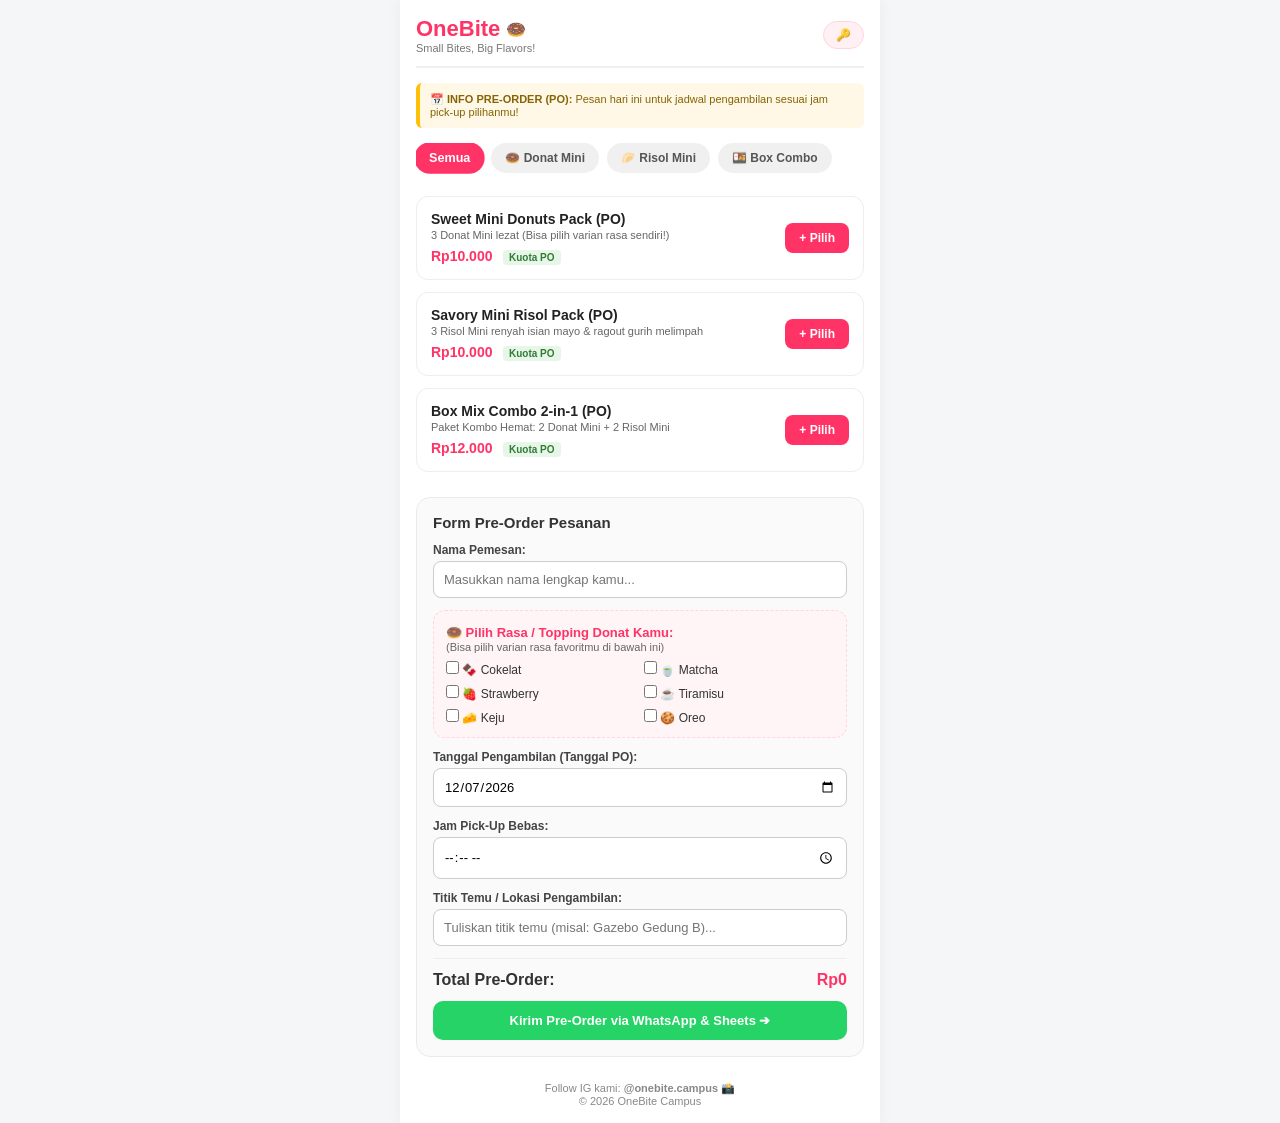
==== index.html @ 31c1fde9 "First commit OneBite" ====
<!DOCTYPE html>
<html lang="id">
<head>
    <meta charset="UTF-8">
    <meta name="viewport" content="width=device-width, initial-scale=1.0">
    <title>OneBite 🍩 - Pre-Order Snack Mini</title>
    <link rel="stylesheet" href="style.css">
</head>
<body>
    <div class="app-container fade-in">
        <header class="header">
            <div class="brand">
                <div class="brand-logo-title">
                    <h1>OneBite</h1>
                    <span class="logo-emoji bounce">🍩</span>
                </div>
                <p>Small Bites, Big Flavors!</p>
            </div>
            <a href="admin.html" class="admin-link-badge">🔑</a>
        </header>

        <div class="promo-banner pulse">
            📅 <b>INFO PRE-ORDER (PO):</b> Pesan hari ini untuk jadwal pengambilan sesuai jam pick-up pilihanmu!
        </div>

        <div class="category-filter">
            <button class="filter-btn active" onclick="filterMenu('all', event)">Semua</button>
            <button class="filter-btn" onclick="filterMenu('sweet', event)">🍩 Donat Mini</button>
            <button class="filter-btn" onclick="filterMenu('savory', event)">🥟 Risol Mini</button>
            <button class="filter-btn" onclick="filterMenu('mix', event)">🍱 Box Combo</button>
        </div>

        <main class="menu-list" id="menuList"></main>

        <section class="checkout-section">
            <h3>Form Pre-Order Pesanan</h3>
            <div class="form-group">
                <label for="userName">Nama Pemesan:</label>
                <input type="text" id="userName" placeholder="Masukkan nama lengkap kamu..." required>
            </div>

            <div class="flavor-box">
                <label class="flavor-title">🍩 Pilih Rasa / Topping Donat Kamu:</label>
                <p class="flavor-subtitle">(Bisa pilih varian rasa favoritmu di bawah ini)</p>
                <div class="flavor-grid">
                    <label><input type="checkbox" class="flavor-option" value="Cokelat Glaze"> 🍫 Cokelat</label>
                    <label><input type="checkbox" class="flavor-option" value="Matcha Green Tea"> 🍵 Matcha</label>
                    <label><input type="checkbox" class="flavor-option" value="Strawberry Glaze"> 🍓 Strawberry</label>
                    <label><input type="checkbox" class="flavor-option" value="Tiramisu"> ☕ Tiramisu</label>
                    <label><input type="checkbox" class="flavor-option" value="Keju Parut"> 🧀 Keju</label>
                    <label><input type="checkbox" class="flavor-option" value="Oreo Crunch"> 🍪 Oreo</label>
                </div>
            </div>

            <div class="form-group">
                <label for="pickupDate">Tanggal Pengambilan (Tanggal PO):</label>
                <input type="date" id="pickupDate" required>
            </div>

            <div class="form-group">
                <label for="pickupTime">Jam Pick-Up Bebas:</label>
                <input type="time" id="pickupTime" required>
            </div>

            <div class="form-group">
                <label for="pickupLocation">Titik Temu / Lokasi Pengambilan:</label>
                <input type="text" id="pickupLocation" placeholder="Tuliskan titik temu (misal: Gazebo Gedung B)..." required>
            </div>

            <div class="cart-summary">
                <span>Total Pre-Order:</span>
                <span id="totalPrice" class="total-price">Rp0</span>
            </div>

            <button class="btn-order ripple" onclick="processOrder()">Kirim Pre-Order via WhatsApp & Sheets ➔</button>
        </section>

        <footer class="footer">
            <p>Follow IG kami: <b>@onebite.campus</b> 📸</p>
            <p>© 2026 OneBite Campus</p>
        </footer>
    </div>

    <script src="script.js"></script>
</body>
</html>
---- style.css ----
* { box-sizing: border-box; margin: 0; padding: 0; font-family: 'Segoe UI', sans-serif; }
body { background-color: #f4f6f8; color: #333; display: flex; justify-content: center; min-height: 100vh; }
.app-container { width: 100%; max-width: 480px; background: #fff; min-height: 100vh; padding: 16px; box-shadow: 0 0 15px rgba(0,0,0,0.05); }

/* Keyframe Animations */
@keyframes fadeIn { from { opacity: 0; } to { opacity: 1; } }
@keyframes slideUp { from { opacity: 0; transform: translateY(12px); } to { opacity: 1; transform: translateY(0); } }
@keyframes bounce { 0%, 100% { transform: translateY(0); } 50% { transform: translateY(-5px); } }

.fade-in { animation: fadeIn 0.4s ease-in-out; }
.slide-up { animation: slideUp 0.3s ease-out forwards; }
.bounce { display: inline-block; animation: bounce 2s infinite; }

/* Header & Banner */
.header { display: flex; justify-content: space-between; align-items: center; border-bottom: 2px solid #f0f0f0; padding-bottom: 12px; margin-bottom: 15px; }
.brand-logo-title { display: flex; align-items: center; gap: 6px; }
.brand h1 { font-size: 22px; color: #FF3366; font-weight: 800; }
.brand p { font-size: 11px; color: #777; }
.admin-link-badge { background: #FFF0F3; color: #FF3366; padding: 6px 12px; border-radius: 20px; font-size: 12px; font-weight: bold; text-decoration: none; border: 1px solid #FFD6E0; transition: transform 0.2s; }
.admin-link-badge:active { transform: scale(0.95); }

.promo-banner { background: #FFF8E7; border-left: 4px solid #FFC107; padding: 10px; font-size: 11px; border-radius: 6px; margin-bottom: 15px; color: #856404; }

/* Filter & Cards */
.category-filter { display: flex; gap: 8px; overflow-x: auto; padding-bottom: 8px; margin-bottom: 15px; }
.filter-btn { background: #f0f0f0; border: none; padding: 8px 14px; border-radius: 20px; font-size: 12px; font-weight: 600; cursor: pointer; color: #555; transition: all 0.2s; }
.filter-btn.active { background: #FF3366; color: white; transform: scale(1.05); }

.menu-list { display: flex; flex-direction: column; gap: 12px; margin-bottom: 25px; }
.menu-card { display: flex; justify-content: space-between; align-items: center; background: #fff; border: 1px solid #eee; padding: 14px; border-radius: 12px; transition: transform 0.2s, box-shadow 0.2s; }
.menu-card:hover { transform: translateY(-2px); box-shadow: 0 4px 12px rgba(0,0,0,0.05); }

.menu-info h4 { font-size: 14px; color: #222; }
.menu-info p { font-size: 11px; color: #666; margin: 2px 0 6px 0; }
.menu-info .price { font-weight: bold; color: #FF3366; font-size: 14px; }
.stock-tag { font-size: 10px; background: #E8F5E9; color: #2E7D32; padding: 2px 6px; border-radius: 4px; font-weight: bold; margin-left: 6px; }

.add-btn { background: #FF3366; color: white; border: none; padding: 8px 14px; border-radius: 8px; font-size: 12px; font-weight: bold; cursor: pointer; transition: transform 0.1s; }
.add-btn:active { transform: scale(0.9); }

/* Forms & Checkout */
.checkout-section { background: #fafafa; border: 1px solid #eaeaea; border-radius: 14px; padding: 16px; }
.checkout-section h3 { font-size: 15px; margin-bottom: 12px; color: #333; }
.form-group { margin-bottom: 12px; }
.form-group label { display: block; font-size: 12px; font-weight: 600; margin-bottom: 4px; color: #444; }
.form-group input, .custom-select { width: 100%; padding: 10px; border-radius: 8px; border: 1px solid #ccc; font-size: 13px; }

.flavor-box { background: #FFF5F7; padding: 12px; border-radius: 12px; border: 1px dashed #FFD6E0; margin-bottom: 12px; }
.flavor-title { color: #FF3366; font-weight: 800; font-size: 13px; }
.flavor-subtitle { font-size: 11px; color: #666; margin-bottom: 8px; }
.flavor-grid { display: grid; grid-template-columns: 1fr 1fr; gap: 8px; font-size: 12px; }

.cart-summary { display: flex; justify-content: space-between; align-items: center; padding: 12px 0; border-top: 1px solid #eee; font-weight: bold; margin-top: 10px; }
.total-price { color: #FF3366; font-size: 16px; }

.btn-order { width: 100%; background: #25D366; color: white; border: none; padding: 12px; border-radius: 10px; font-size: 13px; font-weight: bold; cursor: pointer; transition: transform 0.1s; }
.btn-order:active { transform: scale(0.98); }
.bg-success { background: #28a745; }

/* Admin UI */
.admin-header-flex { display: flex; justify-content: space-between; align-items: center; margin-bottom: 12px; }
.btn-reset { background: #6c757d; color: white; border: none; padding: 4px 8px; border-radius: 4px; font-size: 11px; cursor: pointer; }
.admin-menu-item { display: flex; justify-content: space-between; align-items: center; background: #fff; border: 1px solid #e0e0e0; padding: 10px; border-radius: 8px; margin-bottom: 8px; }
.footer { text-align: center; margin-top: 25px; font-size: 11px; color: #888; }
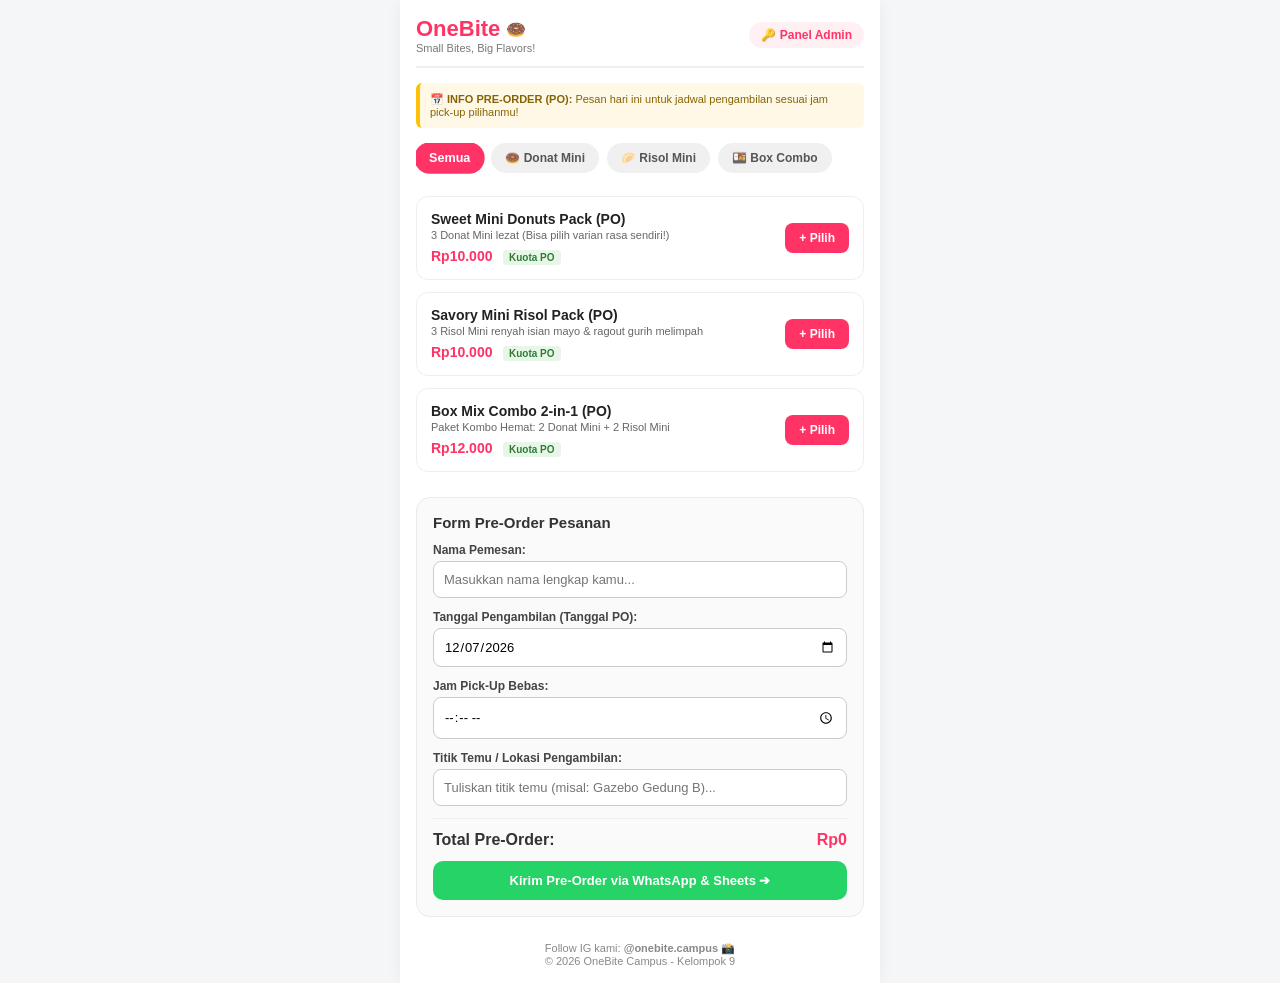
==== commit 5b1f5fc1: "Add admin password and conditional flavor box" ====
--- a/index.html
+++ b/index.html
@@ -16,7 +16,7 @@
                 </div>
                 <p>Small Bites, Big Flavors!</p>
             </div>
-            <a href="admin.html" class="admin-link-badge">🔑</a>
+            <button onclick="openAdminWithPassword()" class="admin-link-badge" style="border:none; cursor:pointer;">🔑 Panel Admin</button>
         </header>
 
         <div class="promo-banner pulse">
@@ -39,9 +39,10 @@
                 <input type="text" id="userName" placeholder="Masukkan nama lengkap kamu..." required>
             </div>
 
-            <div class="flavor-box">
+            <!-- Pilihan Rasa Donat (Otomatis Sembunyi Jika Tidak Memilih Donat) -->
+            <div class="flavor-box" id="flavorBox" style="display: none;">
                 <label class="flavor-title">🍩 Pilih Rasa / Topping Donat Kamu:</label>
-                <p class="flavor-subtitle">(Bisa pilih varian rasa favoritmu di bawah ini)</p>
+                <p class="flavor-subtitle">(Silakan pilih varian rasa favoritmu di bawah ini)</p>
                 <div class="flavor-grid">
                     <label><input type="checkbox" class="flavor-option" value="Cokelat Glaze"> 🍫 Cokelat</label>
                     <label><input type="checkbox" class="flavor-option" value="Matcha Green Tea"> 🍵 Matcha</label>
@@ -77,7 +78,7 @@
 
         <footer class="footer">
             <p>Follow IG kami: <b>@onebite.campus</b> 📸</p>
-            <p>© 2026 OneBite Campus</p>
+            <p>© 2026 OneBite Campus - Kelompok 9</p>
         </footer>
     </div>
 
--- a/style.css
+++ b/style.css
@@ -45,7 +45,7 @@
 .form-group label { display: block; font-size: 12px; font-weight: 600; margin-bottom: 4px; color: #444; }
 .form-group input, .custom-select { width: 100%; padding: 10px; border-radius: 8px; border: 1px solid #ccc; font-size: 13px; }
 
-.flavor-box { background: #FFF5F7; padding: 12px; border-radius: 12px; border: 1px dashed #FFD6E0; margin-bottom: 12px; }
+.flavor-box { background: #FFF5F7; padding: 12px; border-radius: 12px; border: 1px dashed #FFD6E0; margin-bottom: 12px; transition: all 0.3s ease; }
 .flavor-title { color: #FF3366; font-weight: 800; font-size: 13px; }
 .flavor-subtitle { font-size: 11px; color: #666; margin-bottom: 8px; }
 .flavor-grid { display: grid; grid-template-columns: 1fr 1fr; gap: 8px; font-size: 12px; }
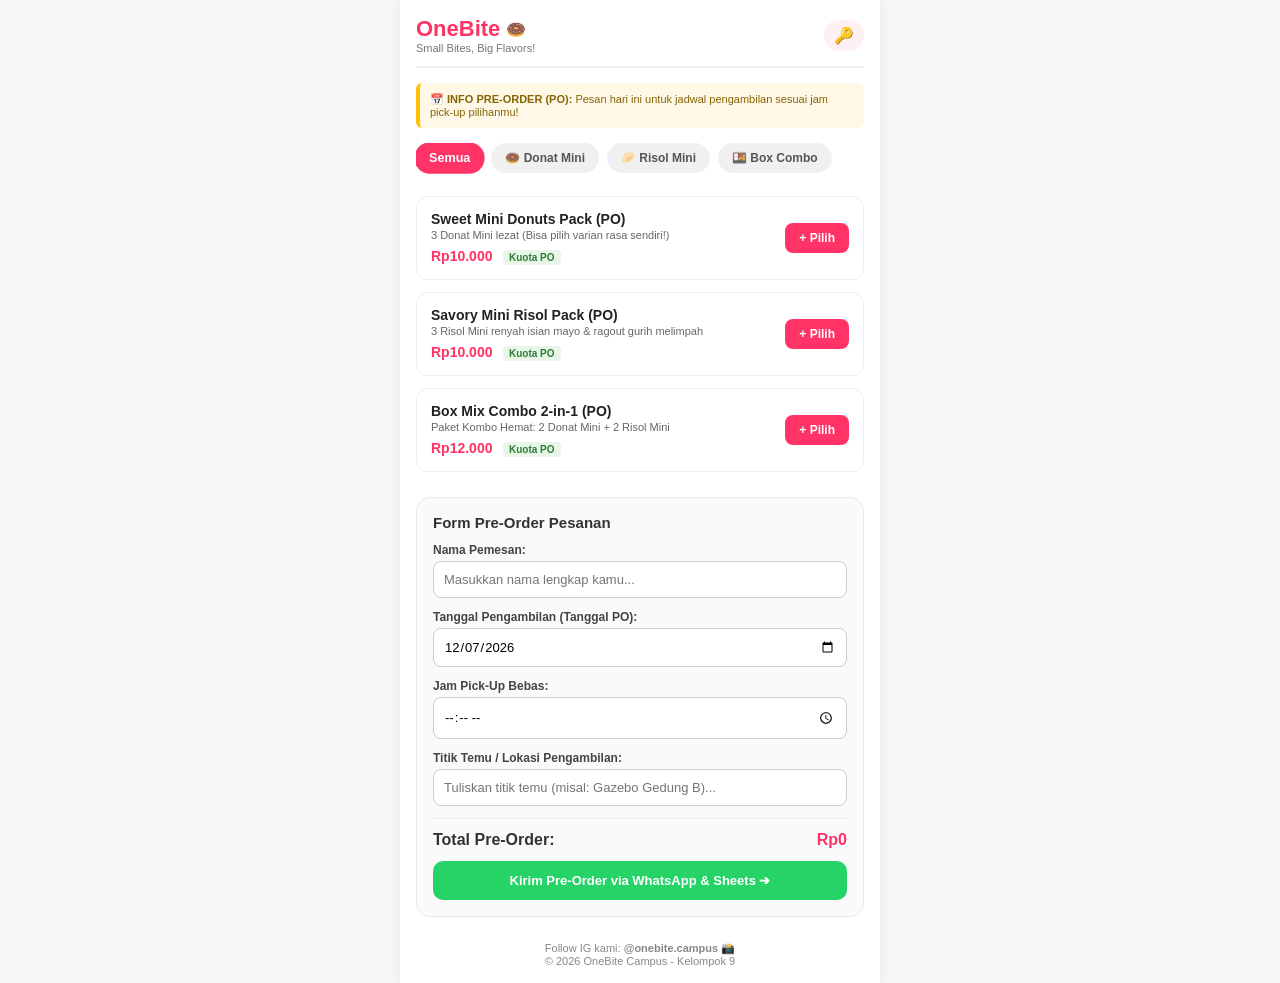
==== commit 0b1029c7: "update" ====
--- a/index.html
+++ b/index.html
@@ -16,7 +16,8 @@
                 </div>
                 <p>Small Bites, Big Flavors!</p>
             </div>
-            <button onclick="openAdminWithPassword()" class="admin-link-badge" style="border:none; cursor:pointer;">🔑 Panel Admin</button>
+            <!-- Tombol Admin Hanya Ikon Kunci -->
+            <button onclick="openAdminWithPassword()" class="admin-link-badge" style="border:none; cursor:pointer; font-size: 16px; padding: 6px 10px;" title="Panel Admin">🔑</button>
         </header>
 
         <div class="promo-banner pulse">
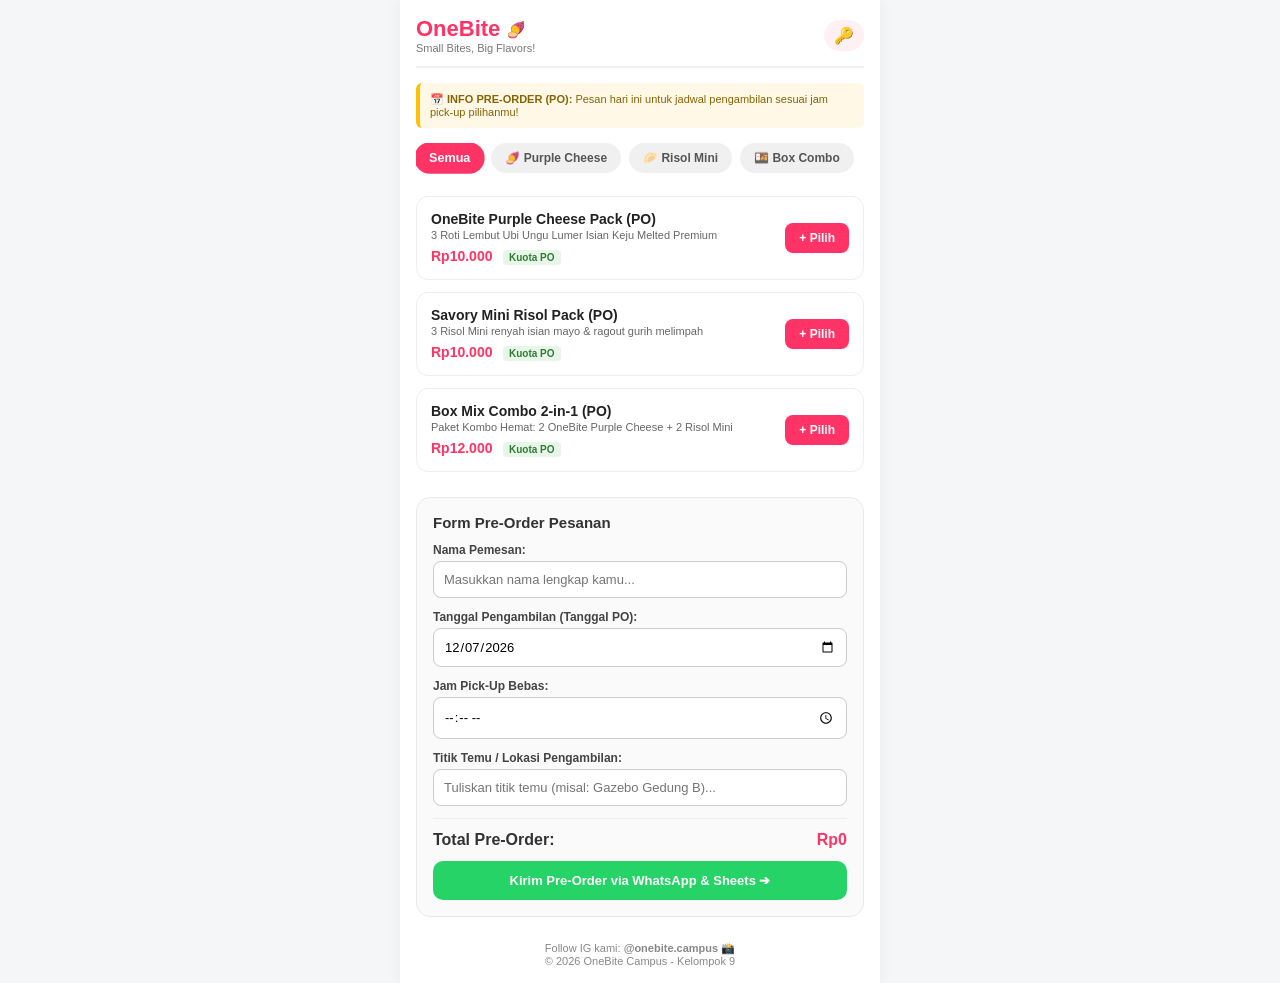
==== commit fa049940: "update" ====
--- a/index.html
+++ b/index.html
@@ -3,7 +3,7 @@
 <head>
     <meta charset="UTF-8">
     <meta name="viewport" content="width=device-width, initial-scale=1.0">
-    <title>OneBite 🍩 - Pre-Order Snack Mini</title>
+    <title>OneBite 🍠 - Pre-Order Snack Mini</title>
     <link rel="stylesheet" href="style.css">
 </head>
 <body>
@@ -12,11 +12,11 @@
             <div class="brand">
                 <div class="brand-logo-title">
                     <h1>OneBite</h1>
-                    <span class="logo-emoji bounce">🍩</span>
+                    <span class="logo-emoji bounce">🍠</span>
                 </div>
                 <p>Small Bites, Big Flavors!</p>
             </div>
-            <!-- Tombol Admin Hanya Ikon Kunci -->
+            <!-- Tombol Admin Ikon Kunci -->
             <button onclick="openAdminWithPassword()" class="admin-link-badge" style="border:none; cursor:pointer; font-size: 16px; padding: 6px 10px;" title="Panel Admin">🔑</button>
         </header>
 
@@ -26,7 +26,7 @@
 
         <div class="category-filter">
             <button class="filter-btn active" onclick="filterMenu('all', event)">Semua</button>
-            <button class="filter-btn" onclick="filterMenu('sweet', event)">🍩 Donat Mini</button>
+            <button class="filter-btn" onclick="filterMenu('sweet', event)">🍠 Purple Cheese</button>
             <button class="filter-btn" onclick="filterMenu('savory', event)">🥟 Risol Mini</button>
             <button class="filter-btn" onclick="filterMenu('mix', event)">🍱 Box Combo</button>
         </div>
@@ -40,17 +40,17 @@
                 <input type="text" id="userName" placeholder="Masukkan nama lengkap kamu..." required>
             </div>
 
-            <!-- Pilihan Rasa Donat (Otomatis Sembunyi Jika Tidak Memilih Donat) -->
+            <!-- Pilihan Topping OneBite Purple Cheese -->
             <div class="flavor-box" id="flavorBox" style="display: none;">
-                <label class="flavor-title">🍩 Pilih Rasa / Topping Donat Kamu:</label>
-                <p class="flavor-subtitle">(Silakan pilih varian rasa favoritmu di bawah ini)</p>
+                <label class="flavor-title">🍠 Pilih Topping / Varian OneBite Purple Cheese:</label>
+                <p class="flavor-subtitle">(Silakan pilih varian topping favoritmu di bawah ini)</p>
                 <div class="flavor-grid">
-                    <label><input type="checkbox" class="flavor-option" value="Cokelat Glaze"> 🍫 Cokelat</label>
-                    <label><input type="checkbox" class="flavor-option" value="Matcha Green Tea"> 🍵 Matcha</label>
-                    <label><input type="checkbox" class="flavor-option" value="Strawberry Glaze"> 🍓 Strawberry</label>
-                    <label><input type="checkbox" class="flavor-option" value="Tiramisu"> ☕ Tiramisu</label>
-                    <label><input type="checkbox" class="flavor-option" value="Keju Parut"> 🧀 Keju</label>
-                    <label><input type="checkbox" class="flavor-option" value="Oreo Crunch"> 🍪 Oreo</label>
+                    <label><input type="checkbox" class="flavor-option" value="Melted Cheese"> 🧀 Melted Cheese</label>
+                    <label><input type="checkbox" class="flavor-option" value="Cream Cheese"> 🥛 Cream Cheese</label>
+                    <label><input type="checkbox" class="flavor-option" value="Chocolate Melt"> 🍫 Cokelat Melt</label>
+                    <label><input type="checkbox" class="flavor-option" value="Matcha Glaze"> 🍵 Matcha</label>
+                    <label><input type="checkbox" class="flavor-option" value="Almond Slice"> 🌰 Almond Slice</label>
+                    <label><input type="checkbox" class="flavor-option" value="Oreo Crumbs"> 🍪 Oreo Crunch</label>
                 </div>
             </div>
 
@@ -83,6 +83,16 @@
         </footer>
     </div>
 
+    <!-- Custom Notification Modal -->
+    <div id="customAlert" class="modal-overlay" style="display: none;">
+        <div class="modal-box scale-in">
+            <div class="modal-icon" id="modalIcon">✨</div>
+            <h3 id="modalTitle">Notifikasi</h3>
+            <p id="modalMessage">Pesan notifikasi di sini.</p>
+            <button onclick="closeCustomAlert()" class="modal-btn">OK</button>
+        </div>
+    </div>
+
     <script src="script.js"></script>
 </body>
 </html>
--- a/style.css
+++ b/style.css
@@ -61,4 +61,76 @@
 .admin-header-flex { display: flex; justify-content: space-between; align-items: center; margin-bottom: 12px; }
 .btn-reset { background: #6c757d; color: white; border: none; padding: 4px 8px; border-radius: 4px; font-size: 11px; cursor: pointer; }
 .admin-menu-item { display: flex; justify-content: space-between; align-items: center; background: #fff; border: 1px solid #e0e0e0; padding: 10px; border-radius: 8px; margin-bottom: 8px; }
-.footer { text-align: center; margin-top: 25px; font-size: 11px; color: #888; }+.footer { text-align: center; margin-top: 25px; font-size: 11px; color: #888; }
+
+/* Custom Modal Notification Styling */
+.modal-overlay {
+    position: fixed;
+    top: 0;
+    left: 0;
+    width: 100%;
+    height: 100%;
+    background: rgba(0, 0, 0, 0.4);
+    backdrop-filter: blur(4px);
+    display: flex;
+    justify-content: center;
+    align-items: center;
+    z-index: 9999;
+    animation: fadeIn 0.2s ease-in-out;
+}
+
+.modal-box {
+    background: #ffffff;
+    width: 85%;
+    max-width: 340px;
+    padding: 24px 20px;
+    border-radius: 20px;
+    text-align: center;
+    box-shadow: 0 10px 30px rgba(255, 51, 102, 0.2);
+    border: 2px solid #FFF0F3;
+}
+
+@keyframes scaleIn {
+    from { transform: scale(0.8); opacity: 0; }
+    to { transform: scale(1); opacity: 1; }
+}
+
+.scale-in {
+    animation: scaleIn 0.25s cubic-bezier(0.175, 0.885, 0.32, 1.275);
+}
+
+.modal-icon {
+    font-size: 38px;
+    margin-bottom: 8px;
+}
+
+.modal-box h3 {
+    color: #FF3366;
+    font-size: 18px;
+    margin-bottom: 6px;
+    font-weight: 700;
+}
+
+.modal-box p {
+    color: #555;
+    font-size: 13px;
+    line-height: 1.4;
+    margin-bottom: 18px;
+}
+
+.modal-btn {
+    background: linear-gradient(135deg, #FF3366, #FF6688);
+    color: white;
+    border: none;
+    padding: 10px 24px;
+    border-radius: 25px;
+    font-weight: bold;
+    font-size: 13px;
+    cursor: pointer;
+    box-shadow: 0 4px 12px rgba(255, 51, 102, 0.3);
+    transition: transform 0.15s;
+}
+
+.modal-btn:active {
+    transform: scale(0.92);
+}
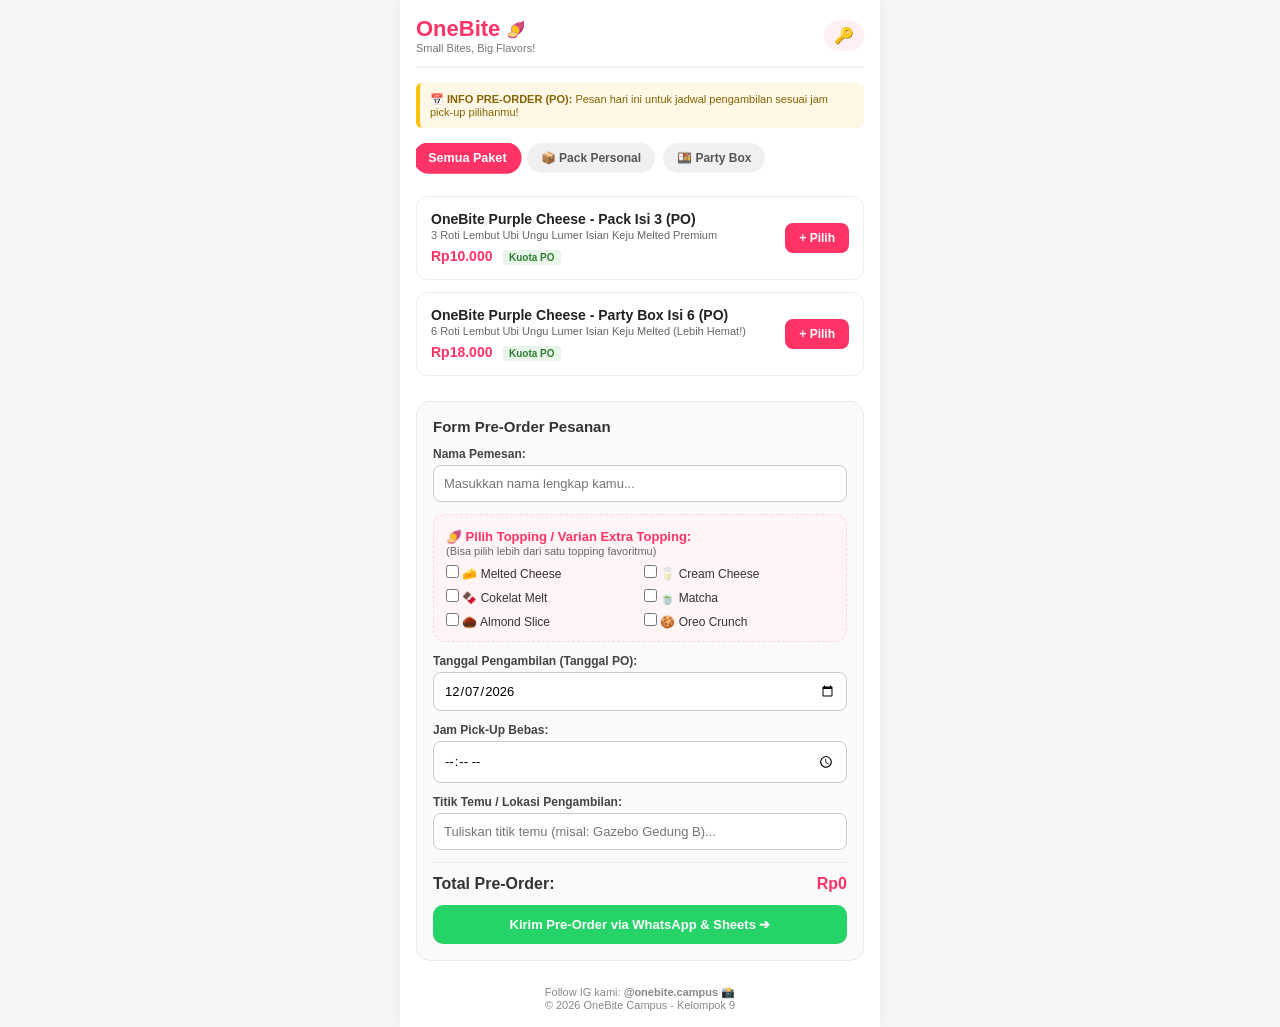
==== commit 596dfd9f: "update" ====
--- a/index.html
+++ b/index.html
@@ -3,7 +3,7 @@
 <head>
     <meta charset="UTF-8">
     <meta name="viewport" content="width=device-width, initial-scale=1.0">
-    <title>OneBite 🍠 - Pre-Order Snack Mini</title>
+    <title>OneBite 🍠 - Pre-Order Purple Cheese Bread</title>
     <link rel="stylesheet" href="style.css">
 </head>
 <body>
@@ -25,10 +25,9 @@
         </div>
 
         <div class="category-filter">
-            <button class="filter-btn active" onclick="filterMenu('all', event)">Semua</button>
-            <button class="filter-btn" onclick="filterMenu('sweet', event)">🍠 Purple Cheese</button>
-            <button class="filter-btn" onclick="filterMenu('savory', event)">🥟 Risol Mini</button>
-            <button class="filter-btn" onclick="filterMenu('mix', event)">🍱 Box Combo</button>
+            <button class="filter-btn active" onclick="filterMenu('all', event)">Semua Paket</button>
+            <button class="filter-btn" onclick="filterMenu('single', event)">📦 Pack Personal</button>
+            <button class="filter-btn" onclick="filterMenu('party', event)">🍱 Party Box</button>
         </div>
 
         <main class="menu-list" id="menuList"></main>
@@ -41,9 +40,9 @@
             </div>
 
             <!-- Pilihan Topping OneBite Purple Cheese -->
-            <div class="flavor-box" id="flavorBox" style="display: none;">
-                <label class="flavor-title">🍠 Pilih Topping / Varian OneBite Purple Cheese:</label>
-                <p class="flavor-subtitle">(Silakan pilih varian topping favoritmu di bawah ini)</p>
+            <div class="flavor-box" id="flavorBox">
+                <label class="flavor-title">🍠 Pilih Topping / Varian Extra Topping:</label>
+                <p class="flavor-subtitle">(Bisa pilih lebih dari satu topping favoritmu)</p>
                 <div class="flavor-grid">
                     <label><input type="checkbox" class="flavor-option" value="Melted Cheese"> 🧀 Melted Cheese</label>
                     <label><input type="checkbox" class="flavor-option" value="Cream Cheese"> 🥛 Cream Cheese</label>
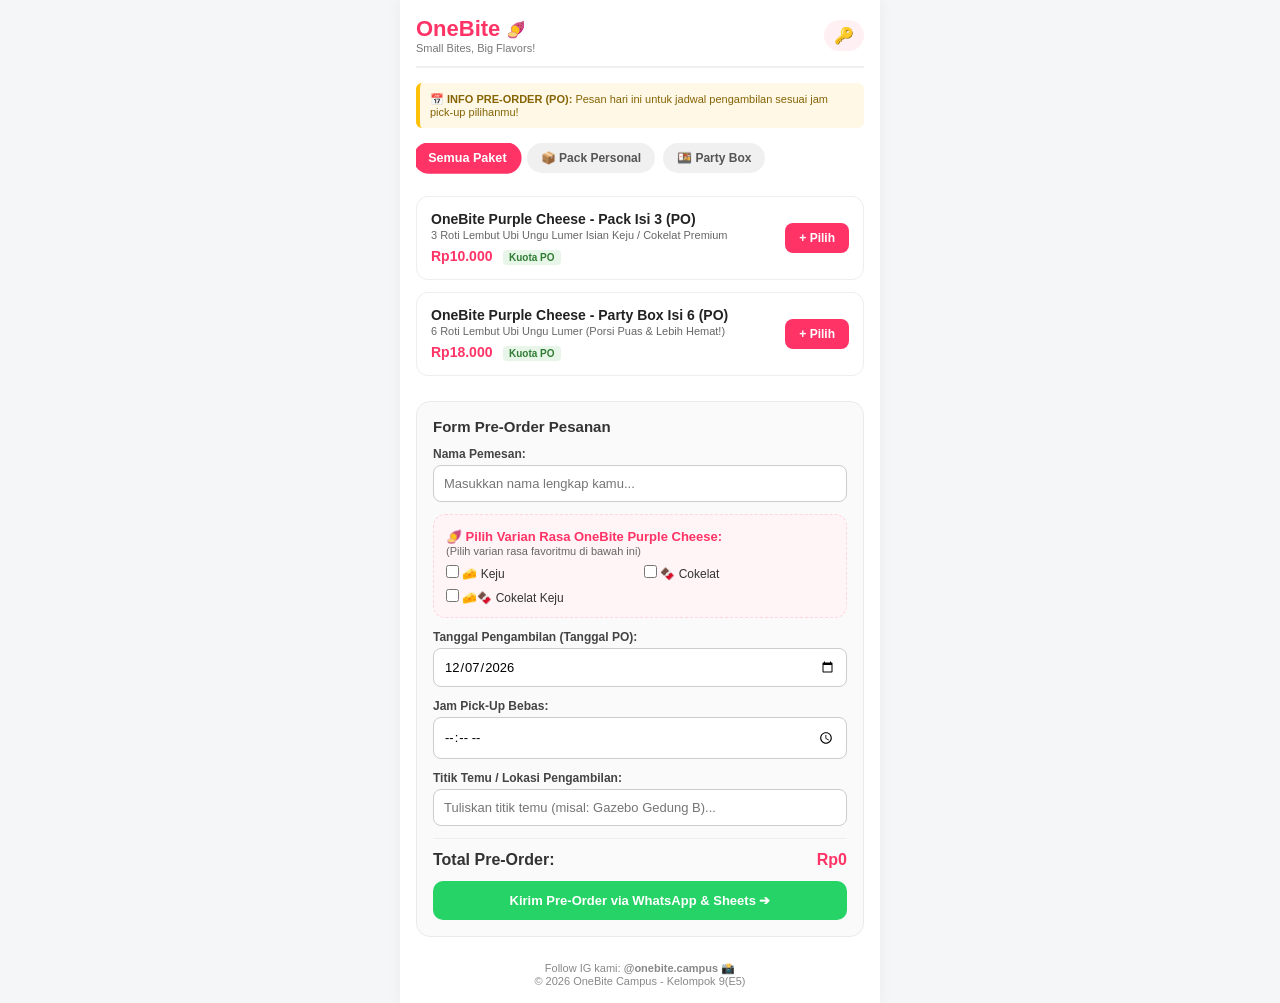
==== commit 6b7d470a: "update" ====
--- a/index.html
+++ b/index.html
@@ -39,17 +39,14 @@
                 <input type="text" id="userName" placeholder="Masukkan nama lengkap kamu..." required>
             </div>
 
-            <!-- Pilihan Topping OneBite Purple Cheese -->
+            <!-- Pilihan 3 Rasa Utama OneBite Purple Cheese -->
             <div class="flavor-box" id="flavorBox">
-                <label class="flavor-title">🍠 Pilih Topping / Varian Extra Topping:</label>
-                <p class="flavor-subtitle">(Bisa pilih lebih dari satu topping favoritmu)</p>
+                <label class="flavor-title">🍠 Pilih Varian Rasa OneBite Purple Cheese:</label>
+                <p class="flavor-subtitle">(Pilih varian rasa favoritmu di bawah ini)</p>
                 <div class="flavor-grid">
-                    <label><input type="checkbox" class="flavor-option" value="Melted Cheese"> 🧀 Melted Cheese</label>
-                    <label><input type="checkbox" class="flavor-option" value="Cream Cheese"> 🥛 Cream Cheese</label>
-                    <label><input type="checkbox" class="flavor-option" value="Chocolate Melt"> 🍫 Cokelat Melt</label>
-                    <label><input type="checkbox" class="flavor-option" value="Matcha Glaze"> 🍵 Matcha</label>
-                    <label><input type="checkbox" class="flavor-option" value="Almond Slice"> 🌰 Almond Slice</label>
-                    <label><input type="checkbox" class="flavor-option" value="Oreo Crumbs"> 🍪 Oreo Crunch</label>
+                    <label><input type="checkbox" class="flavor-option" value="Keju"> 🧀 Keju</label>
+                    <label><input type="checkbox" class="flavor-option" value="Cokelat"> 🍫 Cokelat</label>
+                    <label><input type="checkbox" class="flavor-option" value="Cokelat Keju"> 🧀🍫 Cokelat Keju</label>
                 </div>
             </div>
 
@@ -78,7 +75,7 @@
 
         <footer class="footer">
             <p>Follow IG kami: <b>@onebite.campus</b> 📸</p>
-            <p>© 2026 OneBite Campus - Kelompok 9</p>
+            <p>© 2026 OneBite Campus - Kelompok 9(E5)</p>
         </footer>
     </div>
 
